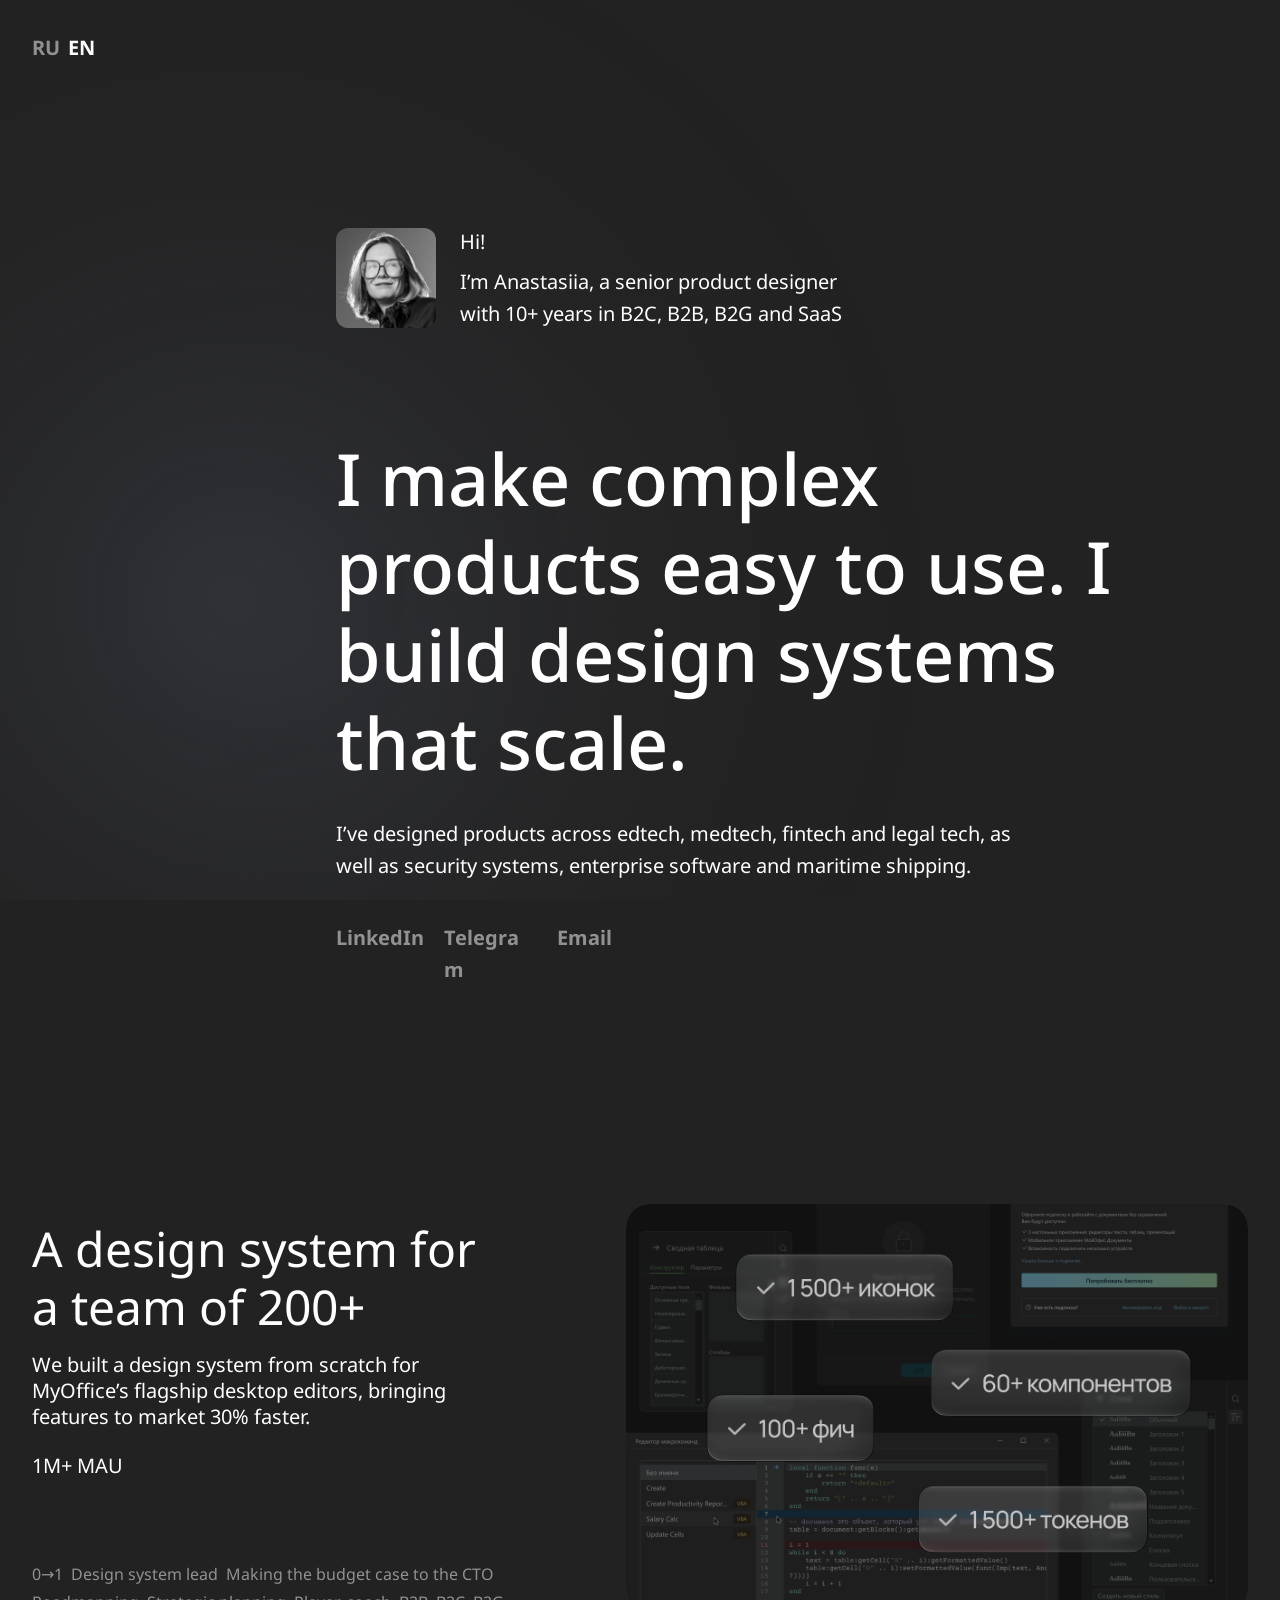
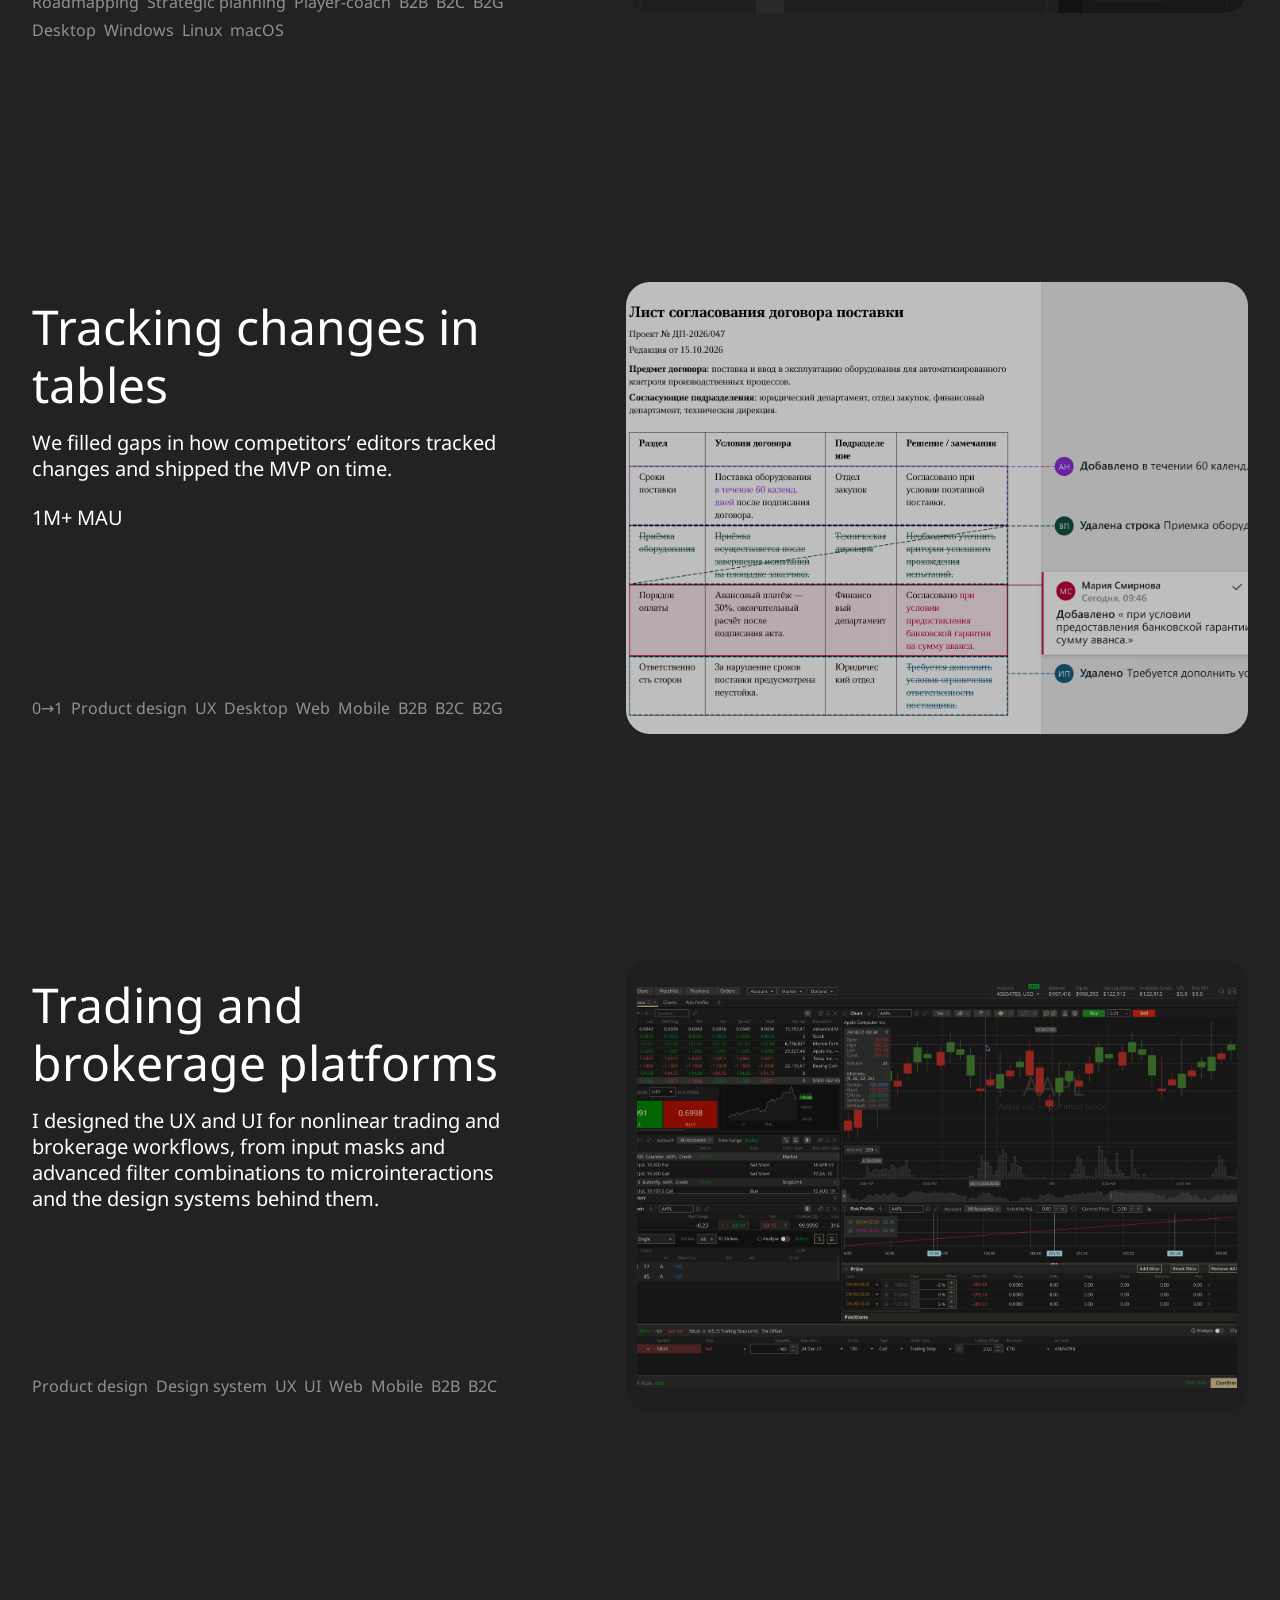
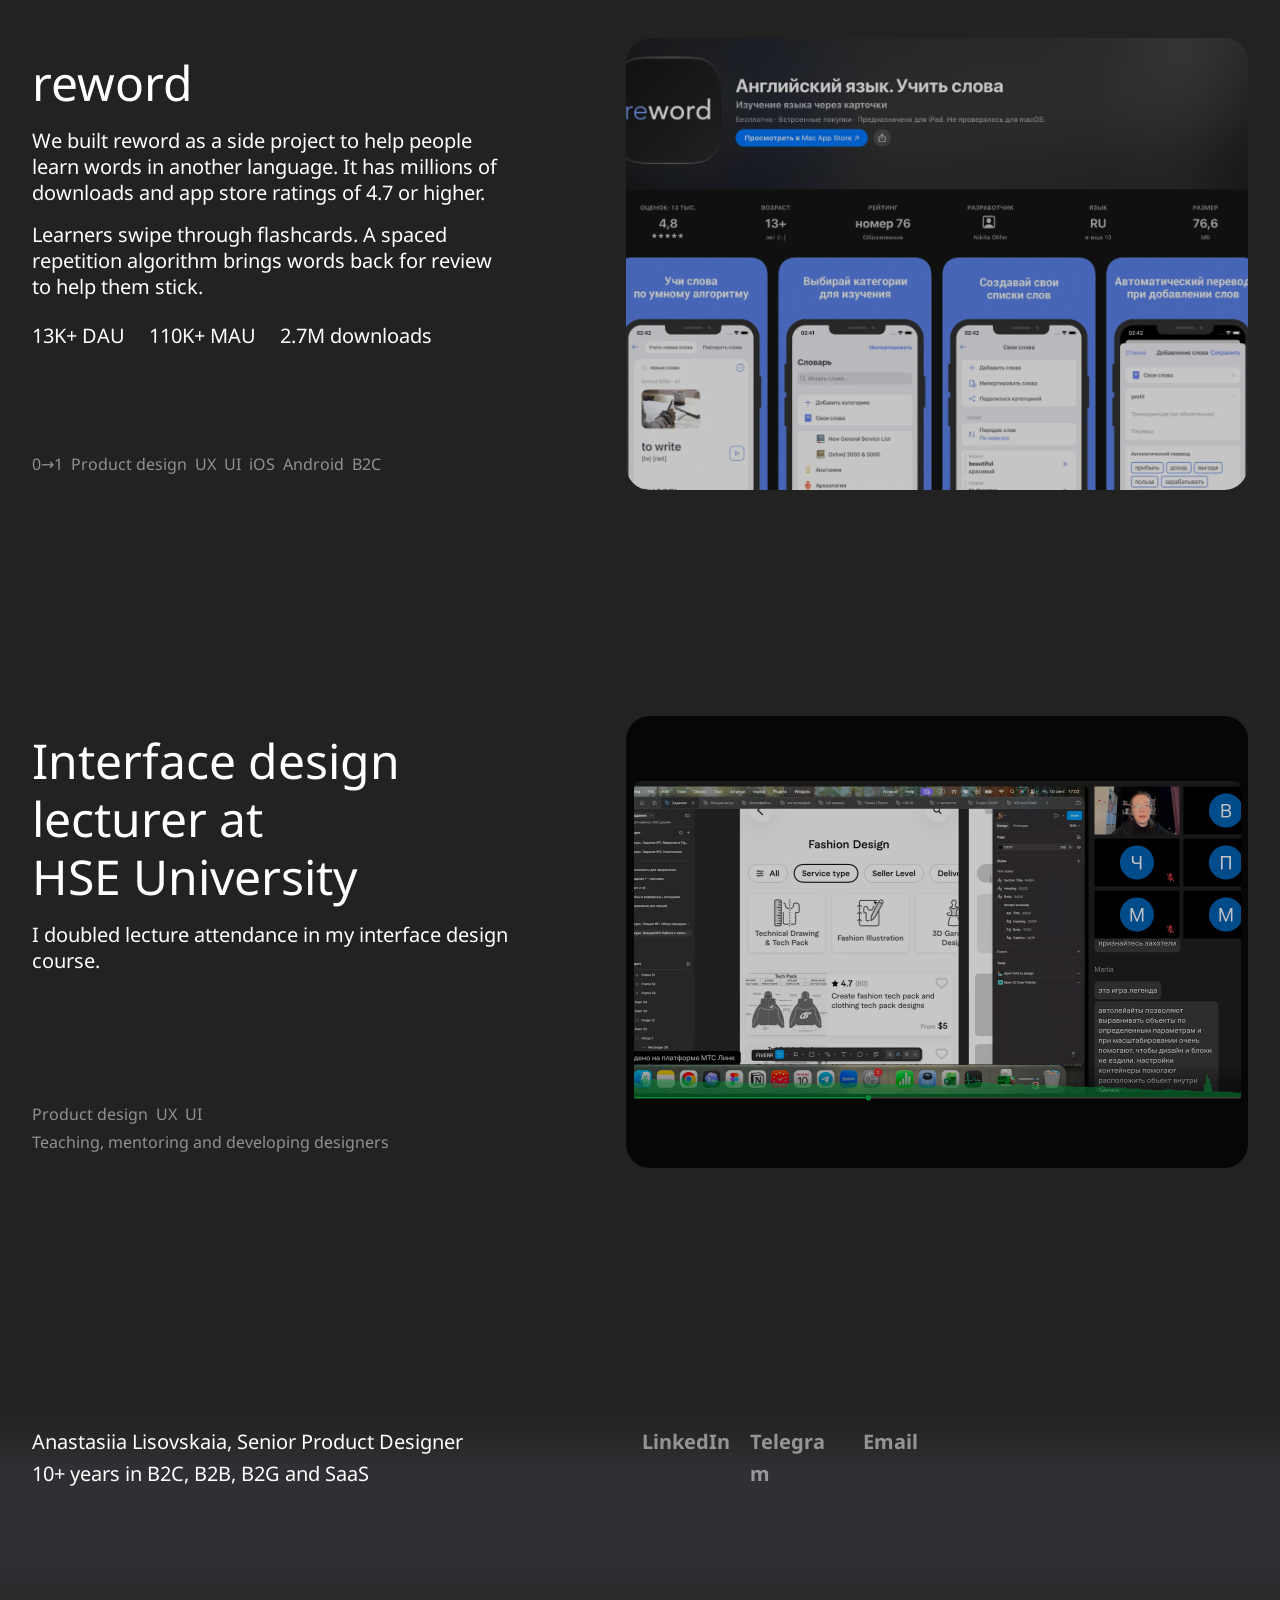
==== en/index.html @ cf70f88f "layout optimization" ====
<!doctype html>
<html lang="en">
<head>
  <meta charset="UTF-8">
  <meta name="viewport" content="width=device-width, initial-scale=1">
  <meta name="description" content="Anastasiia Lisovskaia — Senior Product Designer. I make complex products easy to use. I build design systems that scale.">
  <meta property="og:type" content="website">
  <meta property="og:title" content="Anastasiia Lisovskaia — Senior Product Designer">
  <meta property="og:description" content="I make complex products easy to use. I build design systems that scale.">
  <meta property="og:url" content="https://lisovskaia-design.pro/en/">
  <meta property="og:image" content="https://lisovskaia-design.pro/assets/anastasia.png">
  <meta property="og:image:alt" content="Anastasiia Lisovskaia">
  <meta name="theme-color" content="#222222">
  <title>Anastasiia Lisovskaia — Portfolio</title>
  <link rel="icon" href="../favicon.ico" sizes="16x16 32x32 48x48">
  <link rel="icon" href="../favicon.svg" type="image/svg+xml" sizes="any">
  <link rel="preload" href="../assets/noto-sans.ttf" as="font" type="font/ttf" crossorigin>
  <link rel="stylesheet" href="../styles.css">
</head>
<body>
  <canvas class="page-glow" id="page-glow" aria-hidden="true"></canvas>
  <div class="page">
    <header class="home-navigation">
      <nav class="contact-links language-switch" aria-label="Language">
        <a class="contact-button" href="../index.html" lang="ru" hreflang="ru" aria-label="Русский">RU</a>
        <span lang="en" aria-current="page">EN</span>
      </nav>
    </header>
    <main>
      <section class="intro" id="cloud" aria-labelledby="intro-title">
        <canvas class="cloud-canvas" id="cloud-canvas" aria-hidden="true"></canvas>
        <div class="greeting">
          <div class="portrait" role="img" aria-label="Anastasiia Lisovskaia"></div>
          <div class="greeting-text">
            <p>Hi!</p>
            <p>I’m Anastasiia, a senior product designer <br class="greeting-break">with 10+&nbsp;years in B2C, B2B, B2G and SaaS</p>
          </div>
        </div>
        <h1 id="intro-title">I make complex products easy to use. I build design systems that scale.</h1>
        <p class="intro-description">I’ve designed products across edtech, medtech, fintech and legal tech, as well as security systems, enterprise software and maritime shipping.</p>
        <div class="contact-links intro-contacts">
          <a class="contact-button" href="https://www.linkedin.com/in/anastasiia-lisovskaia-design/" target="_blank" rel="noopener noreferrer">LinkedIn</a><a class="contact-button" href="https://t.me/stasy721" target="_blank" rel="noopener noreferrer">Telegram</a><a class="contact-button" href="mailto:anastasiia.lisovskaia.design@gmail.com" target="_blank" rel="noopener noreferrer">Email</a>
        </div>
      </section>

      <div class="projects" id="projects">
        <article class="project" aria-labelledby="system-title">
          <div class="project-content">
            <div class="project-body">
              <div class="project-description">
                <h2 id="system-title">A design system for a team of 200+</h2>
                <p>We built a design system from scratch for MyOffice’s flagship desktop editors, bringing features to market 30% faster.</p>
              </div>
              <p class="project-metrics">1M+&nbsp;MAU</p>
            </div>
            <ul class="project-tags"><li>0→1</li><li>Design system lead</li><li>Making the budget case to the CTO</li><li>Roadmapping</li><li>Strategic planning</li><li>Player-coach</li><li>B2B</li><li>B2C</li><li>B2G</li><li>Desktop</li><li>Windows</li><li>Linux</li><li>macOS</li></ul>
          </div>
          <a class="project-image image-system" id="cardDS" href="projects/design-system/index.html" aria-label="MyOffice design system" data-tooltip-text="Read case study"><div class="image-layer"></div></a>
        </article>

        <article class="project" aria-labelledby="tracking-title">
          <div class="project-content">
            <div class="project-body">
              <div class="project-description">
                <h2 id="tracking-title">Tracking changes in tables</h2>
                <p>We filled gaps in how competitors’ editors tracked changes and shipped the MVP on time.</p>
              </div>
              <p class="project-metrics">1M+&nbsp;MAU</p>
            </div>
            <ul class="project-tags"><li>0→1</li><li>Product design</li><li>UX</li><li>Desktop</li><li>Web</li><li>Mobile</li><li>B2B</li><li>B2C</li><li>B2G</li></ul>
          </div>
          <a class="project-image image-tracking" id="cardTable" href="projects/track-changes/index.html" aria-label="Tracking changes in a document table" data-tooltip-text="Read case study"><div class="image-layer"></div></a>
        </article>

        <article class="project" aria-labelledby="fintech-title">
          <div class="project-content">
            <div class="project-body">
              <div class="project-description">
                <h2 id="fintech-title">Trading and brokerage platforms</h2>
                <p>I designed the UX and UI for nonlinear trading and brokerage workflows, from input masks and advanced filter combinations to microinteractions and the design systems behind them.</p>
              </div>
            </div>
            <ul class="project-tags"><li>Product design</li><li>Design system</li><li>UX</li><li>UI</li><li>Web</li><li>Mobile</li><li>B2B</li><li>B2C</li></ul>
          </div>
          <a class="project-image image-fintech" id="cardFintech" href="https://anastasiia-lisovskaia-design.notion.site/Fintech-413b2e41e605800a8e5ae4417bbd39fc" target="_blank" rel="noopener noreferrer" aria-label="Trading and brokerage platforms" data-notion-tooltip data-tooltip-text="Read on Notion"><div class="image-layer"></div></a>
        </article>

        <article class="project" aria-labelledby="reword-title">
          <div class="project-content">
            <div class="project-body">
              <div class="project-description">
                <h2 id="reword-title">reword</h2>
                <p>We built reword as a side project to help people learn words in another language. It has millions of downloads and app store ratings of 4.7 or higher.</p>
                <p>Learners swipe through flashcards. A spaced repetition algorithm brings words back for review to help them stick.</p>
              </div>
              <ul class="project-metrics"><li>13K+&nbsp;DAU</li><li>110K+&nbsp;MAU</li><li>2.7M&nbsp;downloads</li></ul>
            </div>
            <ul class="project-tags"><li>0→1</li><li>Product design</li><li>UX</li><li>UI</li><li>iOS</li><li>Android</li><li>B2C</li></ul>
          </div>
          <a class="project-image image-reword" id="cardReword" href="https://reword.app/en/en" target="_blank" rel="noopener noreferrer" aria-label="reword app for learning words in another language" data-tooltip-text="Visit website"><div class="image-layer"></div></a>
        </article>

        <article class="project" aria-labelledby="hse-title">
          <div class="project-content">
            <div class="project-body">
              <div class="project-description">
                <h2 id="hse-title">Interface design lecturer at HSE&nbsp;University</h2>
                <p>I doubled lecture attendance in my interface design course.</p>
              </div>
            </div>
            <ul class="project-tags"><li>Product design</li><li>UX</li><li>UI</li><li>Teaching, mentoring and developing designers</li></ul>
          </div>
          <div class="project-image image-hse" id="cardHSE" role="img" aria-label="An interface design lecture at HSE University"><div class="image-layer"></div></div>
        </article>
      </div>
    </main>

    <footer class="footer">
      <p>Anastasiia Lisovskaia<span class="footer-name-separator">, </span><br class="footer-name-break">Senior Product Designer<br>10+&nbsp;years in B2C, B2B, B2G and SaaS</p>
      <div class="contact-links">
        <a class="contact-button" href="https://www.linkedin.com/in/anastasiia-lisovskaia-design/" target="_blank" rel="noopener noreferrer">LinkedIn</a><a class="contact-button" href="https://t.me/stasy721" target="_blank" rel="noopener noreferrer">Telegram</a><a class="contact-button" href="mailto:anastasiia.lisovskaia.design@gmail.com" target="_blank" rel="noopener noreferrer">Email</a>
      </div>
    </footer>
  </div>
  <div class="card-tooltip" id="notion-tooltip" role="tooltip" hidden>Read on Notion</div>
  <script src="../assets/interactions.js" defer></script>
  <script src="../assets/cloud-animation.js" defer></script>
</body>
</html>
---- styles.css ----
@font-face {
  font-family: "Noto Sans";
  src: url("assets/noto-sans.ttf") format("truetype");
  font-style: normal;
  font-weight: 100 900;
  font-display: swap;
}

* { box-sizing: border-box; }

html {
  background: #222;
  color: #fff;
  font-family: "Noto Sans", system-ui, sans-serif;
  font-size: 20px;
  font-synthesis: none;
  line-height: 26px;
  -webkit-font-smoothing: antialiased;
  -moz-osx-font-smoothing: grayscale;
}

body, h1, h2, p, ul { margin: 0; }
body { isolation: isolate; }
ul { padding: 0; list-style: none; }
h2 { font-weight: 400; font-size: 48px; line-height: 58px; }

.page { margin-inline: auto; overflow-wrap: anywhere; }

.intro {
  min-height: 1032px;
  padding: 226px 32px 70px calc(32px + (100% - 64px) / 4);
}

.greeting {
  display: flex;
  align-items: center;
  gap: 24px;
  max-width: 680px;
}

.portrait {
  flex: 0 0 100px;
  width: 100px;
  height: 100px;
  border-radius: 12px;
  background: url("assets/anastasia.png") 25.926% 0% / 112.273% no-repeat;
}

.greeting-text {
  display: flex;
  flex: 1;
  flex-direction: column;
  gap: 8px;
  min-width: 0;
  line-height: 32px;
}

h1 {
  margin-top: 104px;
  font-size: 72px;
  font-weight: 500;
  line-height: 88px;
}

/* With the intro's quarter-width left inset, this makes the total right inset half the left. */
.intro > h1 { margin-inline-end: calc(100% / 6 - 16px); }

.intro-description { max-width: 688px; margin-top: 32px; line-height: 32px; }

.contact-links {
  display: flex;
  flex-wrap: wrap;
  align-items: flex-start;
  gap: 0 20px;
  font-weight: 700;
  line-height: 32px;
}

.contact-links .contact-button { flex-shrink: 0; padding-block: 8px; }
.contact-links .contact-button:nth-child(1) { width: 88px; }
.contact-links .contact-button:nth-child(2) { width: 93px; }
.contact-links .contact-button:nth-child(3) { width: 55px; }
.intro-contacts { margin-top: 32px; }

.projects { display: grid; gap: 226px; margin: 140px 32px 0; }

.project {
  display: grid;
  grid-template-columns: minmax(0, 544fr) minmax(0, 704fr);
  column-gap: 9.302325581%;
  min-height: 452px;
}

.project-content {
  position: relative;
  z-index: 1;
  display: flex;
  flex-direction: column;
  justify-content: space-between;
  gap: 24px;
  min-width: 0;
  padding-block: 16px;
}

.project-tags {
  display: flex;
  flex-wrap: wrap;
  align-items: flex-start;
  gap: 8px;
  font-size: 16px;
  line-height: 20px;
  opacity: 0.5;
}

.project-body { display: flex; flex-direction: column; gap: 24px; }
.project-description { display: flex; flex-direction: column; gap: 16px; }
.project-metrics { display: flex; flex-wrap: wrap; gap: 12px 24px; line-height: 24px; }


.project-image {
  position: relative;
  align-self: stretch;
  justify-self: end;
  z-index: 1;
  width: 100%;
  height: 100%;
  aspect-ratio: 688 / 452;
  overflow: hidden;
  border-radius: 24px;
  background: #3c3c3c;
  transform-origin: center;
}

.image-layer { position: absolute; inset: 0; background-position: 50%; background-size: cover; filter: brightness(1); }

.image-tracking .image-layer {
  inset: -38.938% -33.736% -6.637% -32.884%;
  background-image: url("assets/tracking.png");
  opacity: 0.94;
}

.image-system { align-self: start; height: auto; }
.image-system .image-layer { background-image: url("assets/design-system.png"); }

.image-fintech { background: #1e1e1e; }
.image-fintech .image-layer {
  inset: 5.31% 1.744%;
  background-image: url("assets/fintech.png");
}

.image-reword .image-layer {
  inset: -1.327% 0 -93.363%;
  background-position: 50% 0;
  background-image: url("assets/reword.png");
}

.image-hse { background: #060606; }
.image-hse .image-layer {
  inset: 14.381% 1.163% 14.159% 1.308%;
  border-radius: 8px;
  background-image: url("assets/hse.png");
}

.footer {
  display: grid;
  grid-template-columns: minmax(0, 656fr) minmax(0, 688fr);
  gap: 32px;
  min-height: 226px;
  margin-top: 226px;
  padding: 32px;
  background-image: linear-gradient(180deg in oklab, #222222 0.01%, 22.05%, #2F3033 32.41%, 92.07%, #222222 99.99%);
  line-height: 32px;
}

.footer p { max-width: 656px; }
.footer > * { position: relative; z-index: 1; }
.footer-name-break { display: none; }

@media (min-width: 1024px) {
  .footer .contact-links { top: -8px; }
}

@media (max-width: 1023px) {
  .greeting-break { display: none; }
  .intro { min-height: 0; padding: 126px 32px 70px; }
  .intro > h1 { margin-inline-end: -16px; }
  .projects { gap: 126px; margin-top: 126px; }
  .project { grid-template-columns: minmax(0, 1fr); gap: 32px; min-height: 0; }
  .project-content { gap: 32px; }
  .project-image { height: auto; aspect-ratio: 688 / 452; }
  .footer { grid-template-columns: minmax(0, 1fr); gap: 24px; margin-top: 126px; }
}

@media (max-width: 767px) {
  .page { --mobile-cloud-height: clamp(200px, calc(50vw + 12.5px), 400px); font-size: 14px; line-height: 20px; }
  .intro { padding: var(--mobile-cloud-height) 32px 64px; }
  .greeting { align-items: flex-start; gap: 16px; }
  .portrait { flex-basis: 78px; width: 78px; height: 78px; }
  .greeting-text { line-height: 20px; }
  h1 { margin-top: 64px; font-size: 28px; font-weight: 600; line-height: 34px; }
  h2 { font-size: 28px; line-height: 34px; }
  .intro-description { margin-top: 8px; line-height: 20px; }
  .intro-contacts { margin-top: 40px; }
  .contact-links { gap: 8px 24px; font-size: 16px; line-height: 24px; }
  .contact-links .contact-button:nth-child(n) { width: auto; padding-block: 12px; }
  .projects { gap: 128px; margin: 64px 32px 0; }
  .project, .project-content { gap: 24px; }
  .project-metrics { line-height: 20px; }
  .project-tags { font-size: 14px; line-height: 16px; }
  .project-tags li { flex-shrink: 0; max-width: 100%; }
  .project[aria-labelledby="tracking-title"] .project-description { gap: 8px; }
  .project[aria-labelledby="tracking-title"] .project-body { gap: 16px; }
  .project[aria-labelledby="hse-title"] .project-tags li:last-child { flex-basis: 100%; }
  .footer { align-content: start; gap: 16px; margin-top: 126px; padding: 32px; line-height: 20px; }
  .footer-name-separator { display: none; }
  .footer-name-break { display: inline; }
}

.contact-button {
  border: 0;
  border-radius: 0;
  margin: 0;
  padding-inline: 0;
  background: none;
  color: inherit;
  font: inherit;
  text-align: left;
  text-decoration: none;
  opacity: 0.5;
  transition: opacity 200ms ease-out;
}

a.contact-button, a.project-image { cursor: pointer; }
.home-navigation {
  position: absolute;
  z-index: 1;
  top: 24px;
  left: 32px;
}

.case-navigation { display: flex; flex-wrap: wrap; align-items: center; gap: 8px 12px; }
.case-navigation > :last-child { margin-inline-start: auto; }
.contact-links.language-switch {
  flex-wrap: nowrap;
  align-items: center;
  gap: 8px;
}
.language-switch.contact-links .contact-button { width: auto; min-width: 24px; }

a.project-image { color: inherit; text-decoration: none; }
.page { overflow-x: clip; }
.contact-button:active, .contact-button:focus-visible { opacity: 1; }
.contact-button:focus-visible, a.project-image:focus-visible { outline: 2px solid currentColor; outline-offset: 4px; }

@media (hover: hover) and (pointer: fine) {
  .contact-button:hover { opacity: 1; }
}

@media (min-width: 768px) and (hover: hover) and (pointer: fine) {
  .project-image { transition: transform 300ms ease; }
  .project-image .image-layer { filter: brightness(0.78); transition: filter 300ms ease; }
  .project-image:hover .image-layer { filter: brightness(1); }
}

@media (hover: none), (pointer: coarse) {
  .contact-button:active { transition: none; }
}

@media (prefers-reduced-motion: reduce) {
  .contact-button, .project-image, .project-image .image-layer { transition: none; }
}

.card-tooltip {
  position: fixed;
  z-index: 1000;
  width: max-content;
  max-width: calc(100vw - 16px);
  padding: 6px 12px;
  border-radius: 4px;
  background: linear-gradient(90deg in oklab, #222222 0%, #272727 50%, #222222 100%);
  box-shadow: 0 2px 12px #00000066;
  color: #fff;
  font-size: 14px;
  font-weight: 400;
  line-height: 20px;
  pointer-events: none;
}

.card-tooltip[data-pointer="touch"] {
  position: absolute;
  left: 50%;
  top: 50%;
  transform: translate(-50%, -50%);
}

/* The existing light sits behind content; only the stars stay in Cloud. */
.page-glow {
  position: fixed;
  inset: 0;
  z-index: 0;
  width: 100%;
  height: 100%;
  pointer-events: none;
}

.intro {
  position: relative;
  isolation: isolate;
  overflow: clip;
}

.cloud-canvas {
  position: absolute;
  inset: 0;
  z-index: -1;
  display: block;
  width: 100%;
  height: 100%;
  border-radius: inherit;
  pointer-events: none;
}

@media (max-width: 767px) {
  .home-navigation { top: 16px; }
  .cloud-canvas {
    mask-image: linear-gradient(#000 70%, transparent);
  }
}
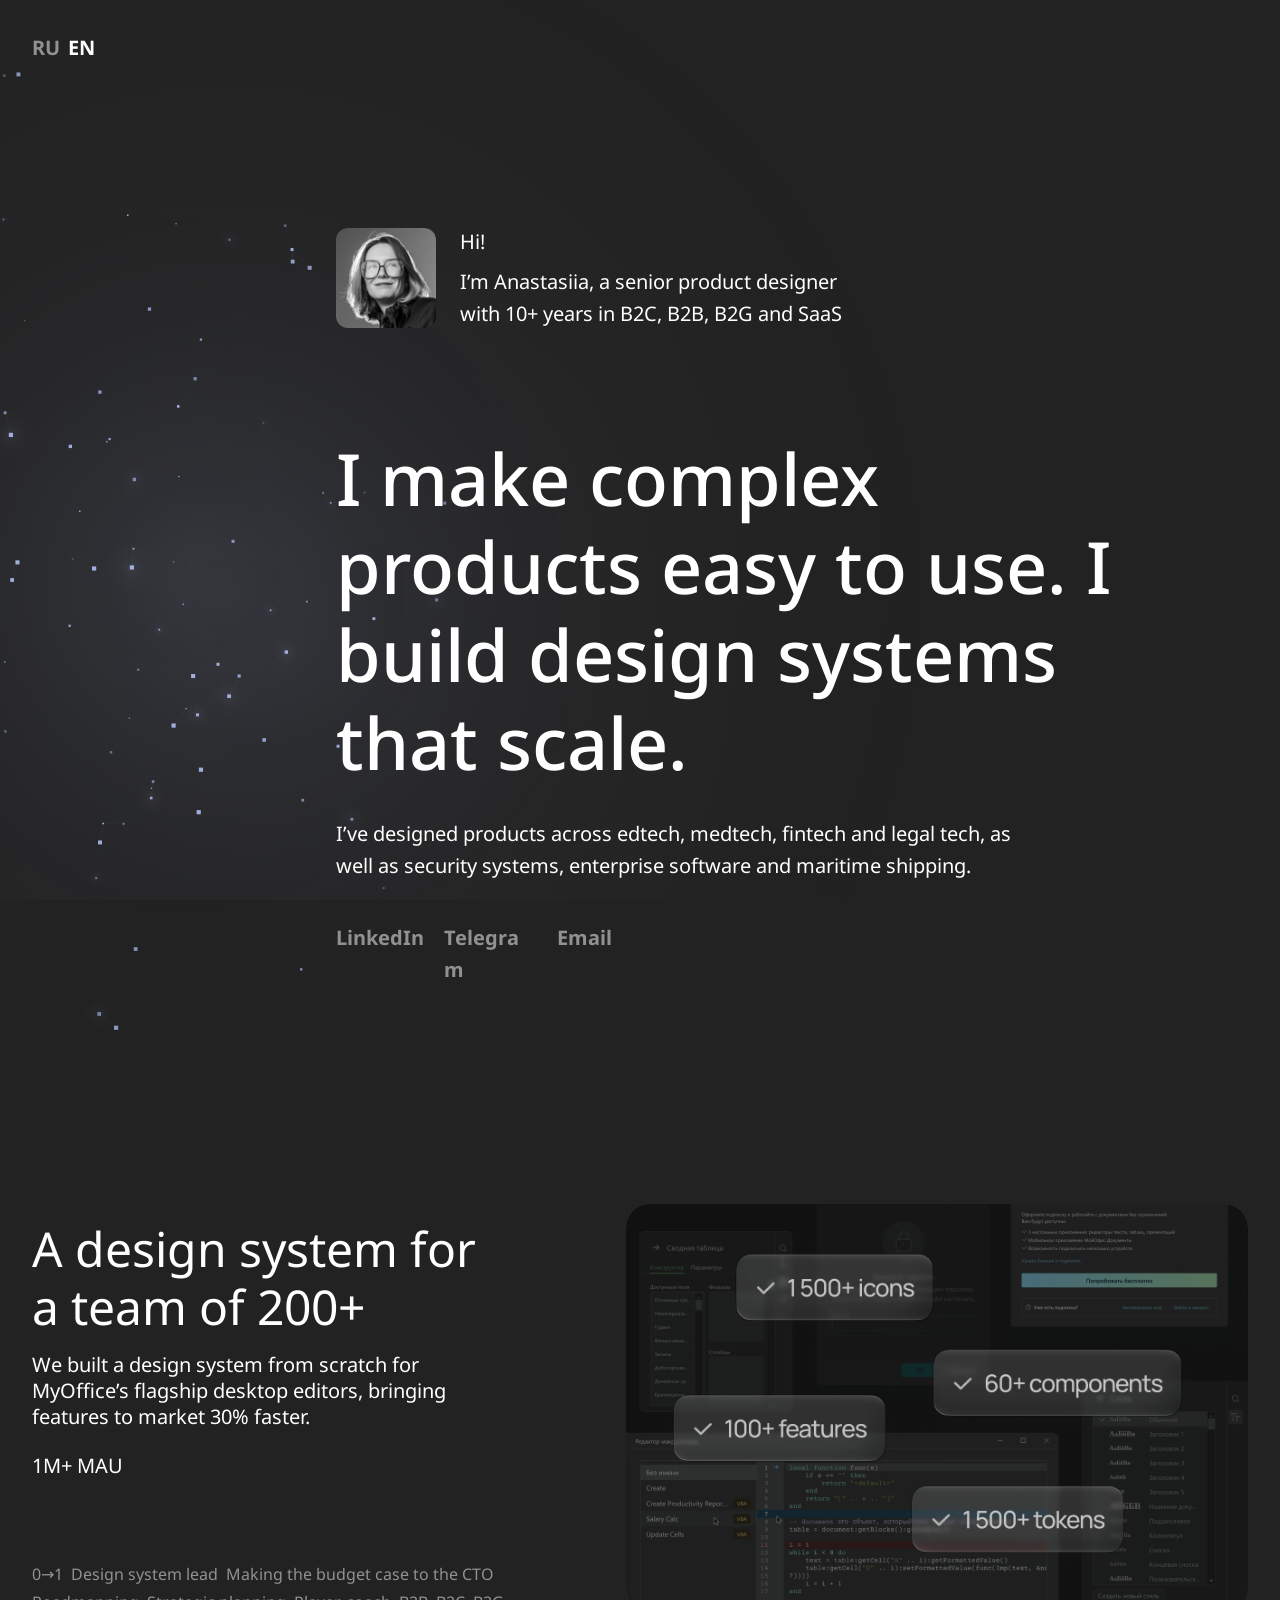
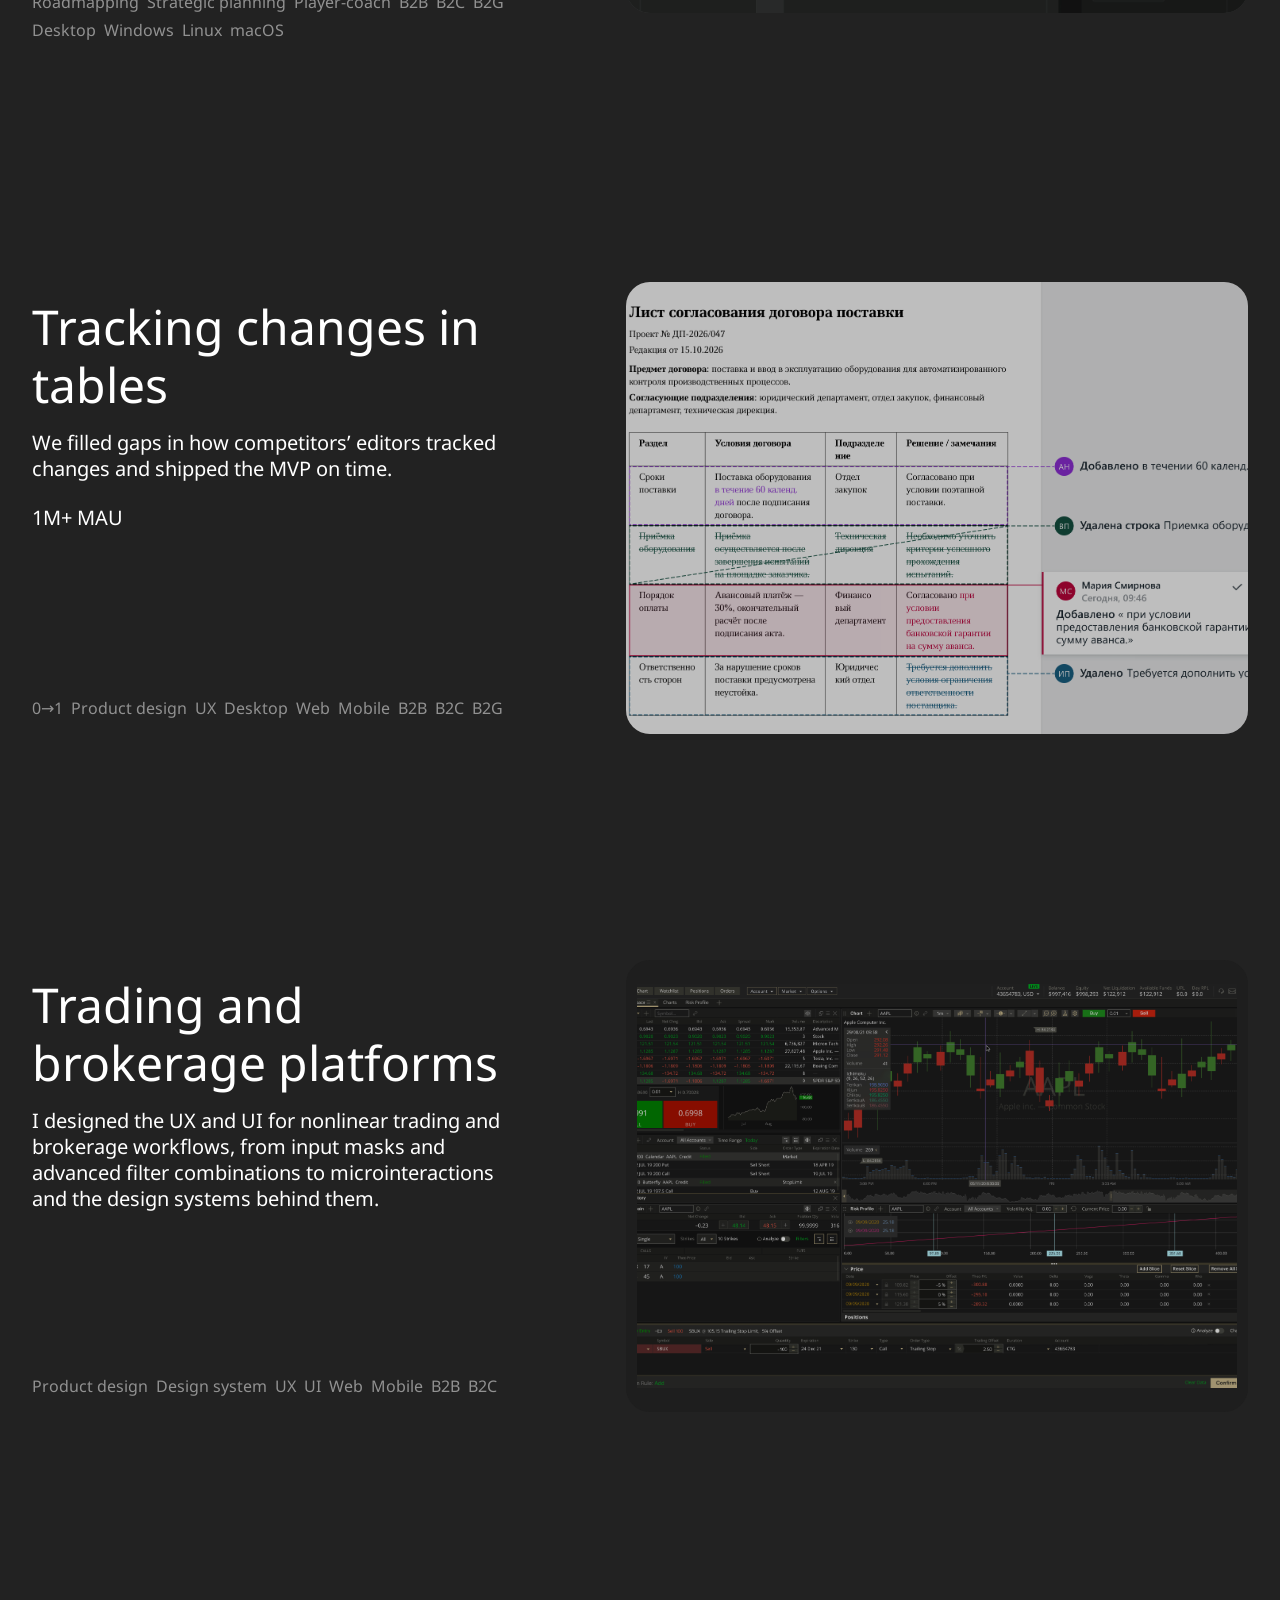
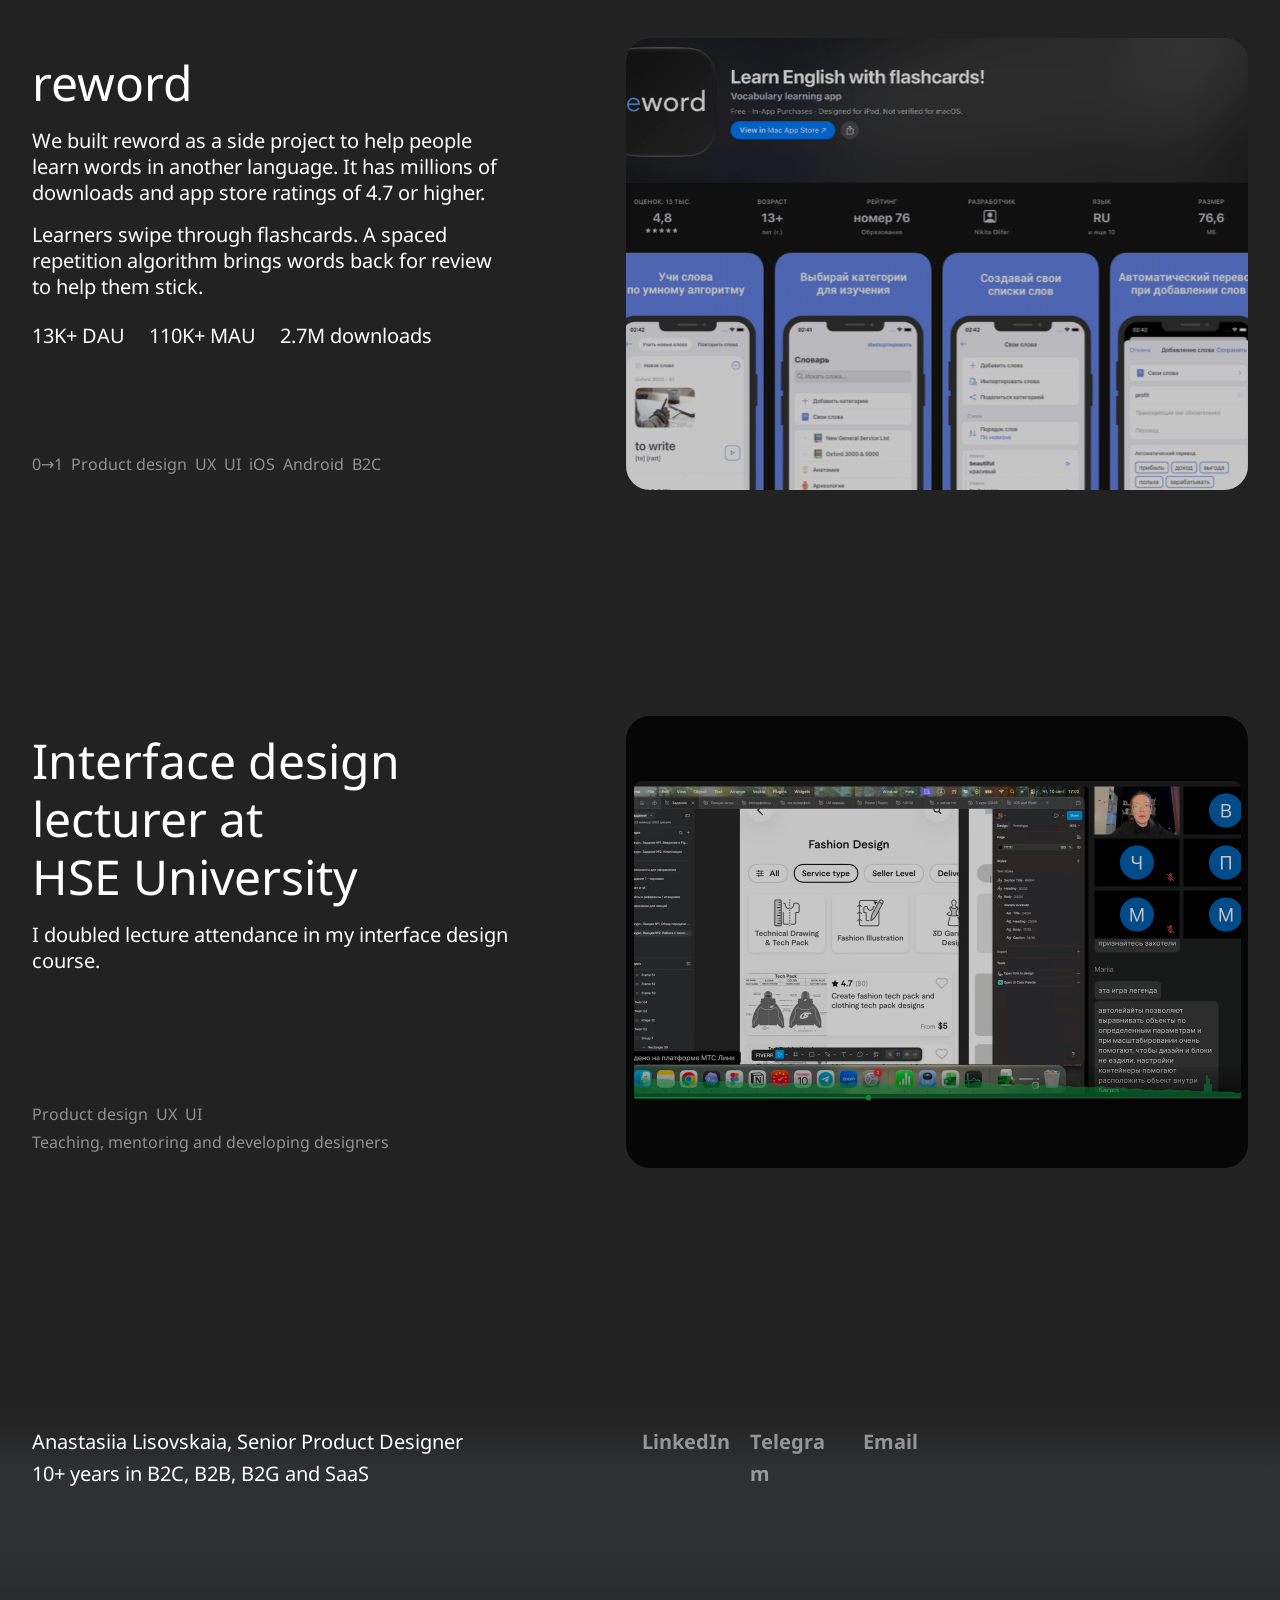
==== commit 83001105: "Optimization and final touches" ====
--- a/en/index.html
+++ b/en/index.html
@@ -5,16 +5,24 @@
   <meta name="viewport" content="width=device-width, initial-scale=1">
   <meta name="description" content="Anastasiia Lisovskaia — Senior Product Designer. I make complex products easy to use. I build design systems that scale.">
   <meta property="og:type" content="website">
-  <meta property="og:title" content="Anastasiia Lisovskaia — Senior Product Designer">
+  <meta property="og:title" content="Anastasiia Lisovskaia — Portfolio">
   <meta property="og:description" content="I make complex products easy to use. I build design systems that scale.">
   <meta property="og:url" content="https://lisovskaia-design.pro/en/">
-  <meta property="og:image" content="https://lisovskaia-design.pro/assets/anastasia.png">
-  <meta property="og:image:alt" content="Anastasiia Lisovskaia">
+  <meta property="og:image" content="https://lisovskaia-design.pro/assets/og/portfolio.jpg">
+  <meta property="og:image:width" content="1200">
+  <meta property="og:image:height" content="630">
+  <meta property="og:image:alt" content="Black-and-white portrait of Anastasiia Lisovskaia.">
+  <meta property="og:locale" content="en_US">
+  <meta property="og:locale:alternate" content="ru_RU">
+  <meta name="twitter:card" content="summary_large_image">
+  <meta name="twitter:title" content="Anastasiia Lisovskaia — Portfolio">
+  <meta name="twitter:description" content="I make complex products easy to use. I build design systems that scale.">
+  <meta name="twitter:image" content="https://lisovskaia-design.pro/assets/og/portfolio.jpg">
   <meta name="theme-color" content="#222222">
   <title>Anastasiia Lisovskaia — Portfolio</title>
   <link rel="icon" href="../favicon.ico" sizes="16x16 32x32 48x48">
   <link rel="icon" href="../favicon.svg" type="image/svg+xml" sizes="any">
-  <link rel="preload" href="../assets/noto-sans.ttf" as="font" type="font/ttf" crossorigin>
+  <link rel="preload" href="../assets/noto-sans.woff2" as="font" type="font/woff2" crossorigin>
   <link rel="stylesheet" href="../styles.css">
 </head>
 <body>
--- a/styles.css
+++ b/styles.css
@@ -1,6 +1,11 @@
+:root {
+  --radius-lg: 24px;
+  --radius-sm: 12px;
+}
+
 @font-face {
   font-family: "Noto Sans";
-  src: url("assets/noto-sans.ttf") format("truetype");
+  src: url("assets/noto-sans.woff2") format("woff2");
   font-style: normal;
   font-weight: 100 900;
   font-display: swap;
@@ -42,8 +47,9 @@
   flex: 0 0 100px;
   width: 100px;
   height: 100px;
-  border-radius: 12px;
+  border-radius: var(--radius-sm);
   background: url("assets/anastasia.png") 25.926% 0% / 112.273% no-repeat;
+  background-image: image-set(url("assets/anastasia.avif") type("image/avif"), url("assets/anastasia.png"));
 }
 
 .greeting-text {
@@ -118,6 +124,7 @@
 
 
 .project-image {
+  content-visibility: auto;
   position: relative;
   align-self: stretch;
   justify-self: end;
@@ -126,7 +133,7 @@
   height: 100%;
   aspect-ratio: 688 / 452;
   overflow: hidden;
-  border-radius: 24px;
+  border-radius: var(--radius-lg);
   background: #3c3c3c;
   transform-origin: center;
 }
@@ -136,22 +143,38 @@
 .image-tracking .image-layer {
   inset: -38.938% -33.736% -6.637% -32.884%;
   background-image: url("assets/tracking.png");
+  background-image: image-set(url("assets/tracking.webp") type("image/webp"), url("assets/tracking.png"));
   opacity: 0.94;
 }
 
 .image-system { align-self: start; height: auto; }
-.image-system .image-layer { background-image: url("assets/design-system.png"); }
+.image-system .image-layer {
+  background-image: url("assets/design-system.png");
+  background-image: image-set(url("assets/design-system.avif") type("image/avif"), url("assets/design-system.png"));
+}
+
+html:lang(en) .image-system .image-layer {
+  background-image: url("assets/design-system-en.png");
+  background-image: image-set(url("assets/design-system-en.avif") type("image/avif"), url("assets/design-system-en.png"));
+}
 
 .image-fintech { background: #1e1e1e; }
 .image-fintech .image-layer {
   inset: 5.31% 1.744%;
   background-image: url("assets/fintech.png");
+  background-image: image-set(url("assets/fintech.avif") type("image/avif"), url("assets/fintech.png"));
 }
 
 .image-reword .image-layer {
   inset: -1.327% 0 -93.363%;
   background-position: 50% 0;
   background-image: url("assets/reword.png");
+  background-image: image-set(url("assets/reword.avif") type("image/avif"), url("assets/reword.png"));
+}
+
+html:lang(en) .image-reword .image-layer {
+  background-image: url("assets/reword-en.png");
+  background-image: image-set(url("assets/reword-en.avif") type("image/avif"), url("assets/reword-en.png"));
 }
 
 .image-hse { background: #060606; }
@@ -159,6 +182,7 @@
   inset: 14.381% 1.163% 14.159% 1.308%;
   border-radius: 8px;
   background-image: url("assets/hse.png");
+  background-image: image-set(url("assets/hse.avif") type("image/avif"), url("assets/hse.png"));
 }
 
 .footer {
